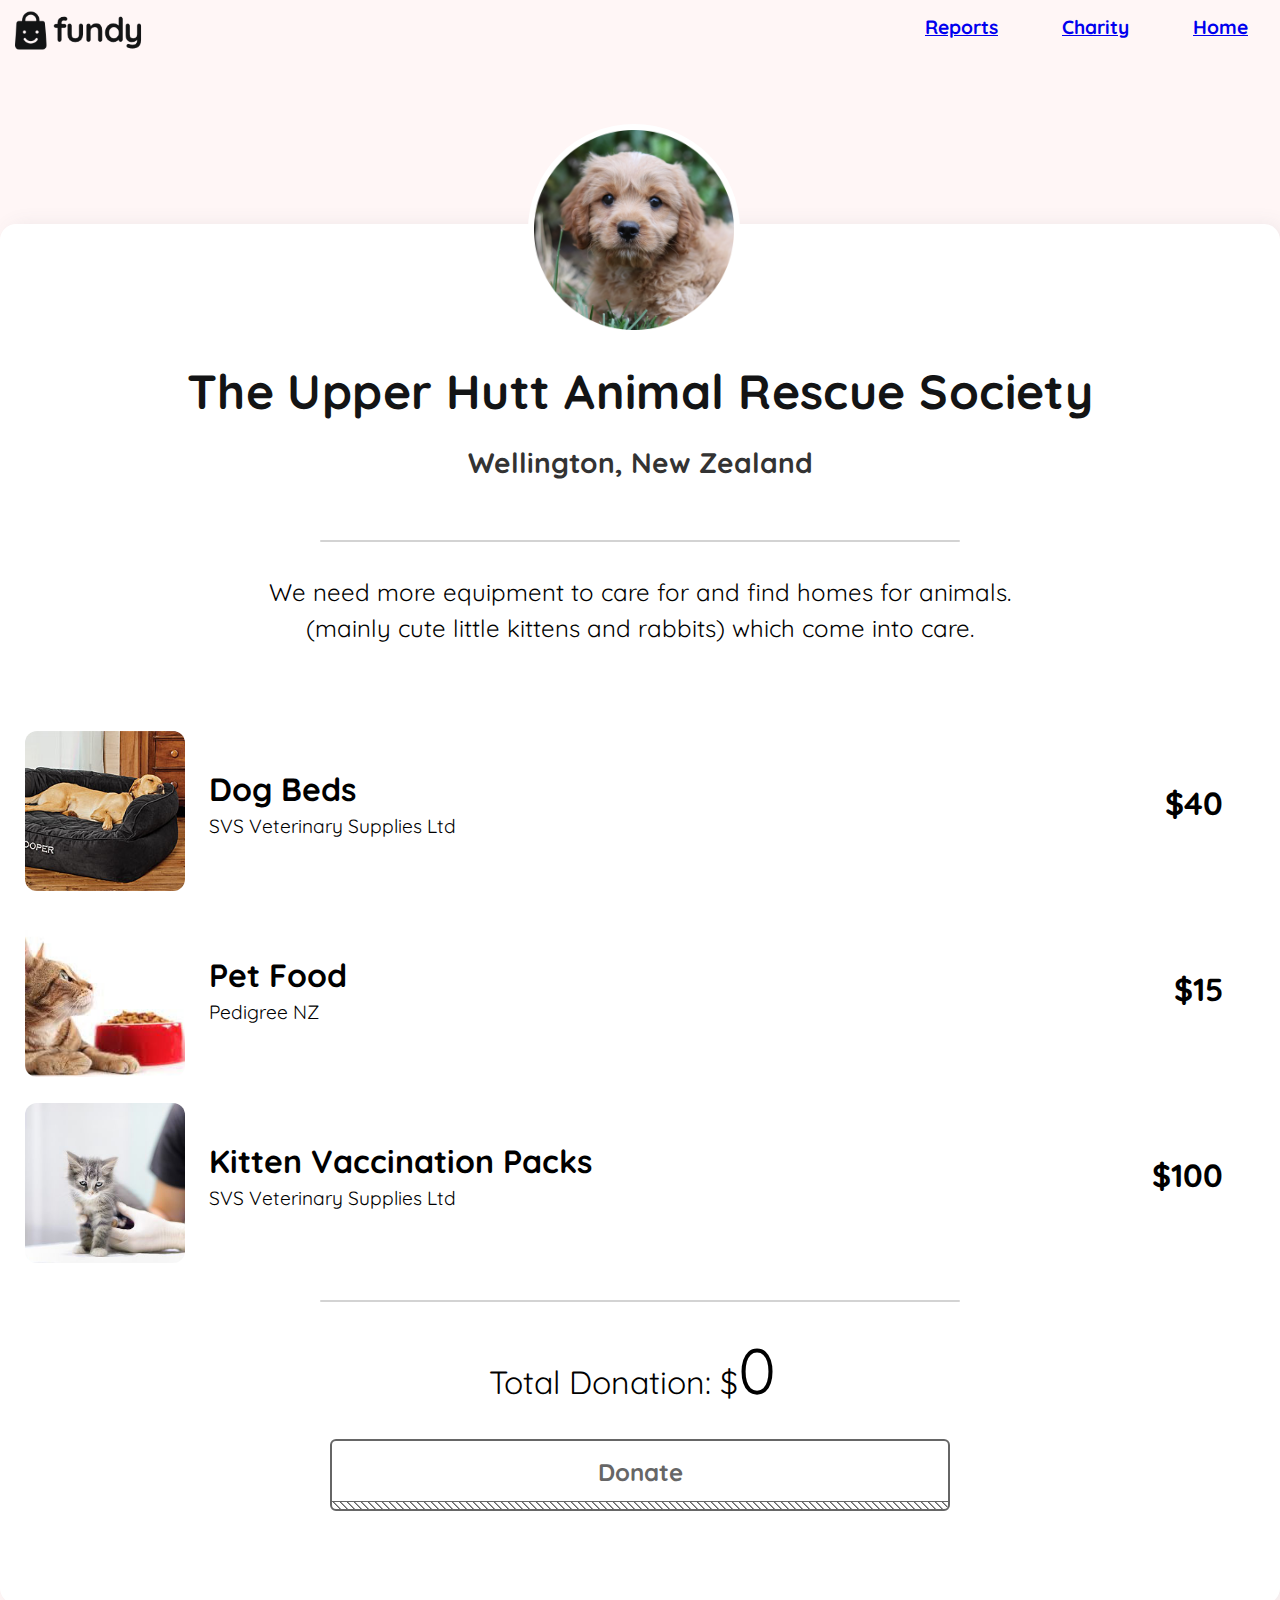
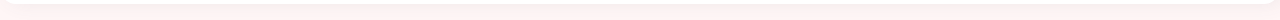
==== charity-1.html @ d59f6bf2 "cool changes" ====
<!doctype html>
<html lang="en-us">

<head>
    <meta charset="utf-8">
    <title></title>
    <meta name="description" content="">
    <meta name="viewport" content="width=device-width, initial-scale=1">
    <link rel="stylesheet" href="../assets/css/normalize.css">

    <script src="../assets/js/uikit.min.js"></script>
    <script src="../assets/js/uikit-icons.min.js"></script>
    <script src="../assets/js/main.js"></script>
    <script src="https://code.jquery.com/jquery-3.4.1.min.js"></script>
    <link href="https://fonts.googleapis.com/css?family=Quicksand:300,400,500,600,700&display=swap" rel="stylesheet">
    <link rel="stylesheet" href="../assets/css/main.css">
    <link rel="stylesheet" href="../assets/css/charity.css">

    <meta name="theme-color" content="#fafafa">
</head>

<body>
  <!--[if IE]>
  <p class="browserupgrade">You are using an <strong>outdated</strong> browser. Please <a href="https://browsehappy.com/">upgrade your browser</a> to improve your experience and security.</p>
<![endif]-->

  <!-- Add your site or application content here -->
  <header>
      <img class='Logo' src='assets/img/logo.png'></img>
      <a href="header.html" class='MenuItem LastItem'>Home</a>
      <a href="charity-1.html" class='MenuItem'>Charity</a>
      <a href="template.html" class='MenuItem'>Reports</a>
  </header>

  <div class='Container'>

    <div class="mainShape">

      <div class="subShape">
      </div>
      <div class="mask">
        <img src="../assets/img/dog1.png" width="200" />
      </div>

      <div class="charity">

  
          <h4 class="charity-title">The Upper Hutt Animal Rescue Society</h3>


        <div class="charity-location">
          <h3>Wellington, New Zealand</h3>
        </div>
        <div class="divider"> </div>
          <div class="charity-summary">
              <p class="Charity-Paragraph">We need more equipment to care for and find homes for animals. (mainly cute little kittens and rabbits) which come into care.</p>
          </div>
  



        <div class="ProductContainer" id="1" data-price="40">
            <div class="ProductImageContainer">
              <img class="ProductImage" src="../assets/img/bed1.jpg"></img>
            </div>
            <div class="ProductContentContainer">
              <h3 class='TitleContainer'>Dog Beds</h3>
              <p class='SubtitleContainer'>SVS Veterinary Supplies Ltd
                </p>
            </div>
            <div class="ProductPriceContainer">
              <h3 class="PriceContainer">$40</h3>
              <span class="ProductSelected" style="display: none">selected</span>
            </div>
            
      
          </div>
      
          <div class="ProductContainer" id="2" data-price="15">
            <div class="ProductImageContainer">
              <img class="ProductImage" src="../assets/img/food1.jpeg"></img>
            </div>
            <div class="ProductContentContainer">
              <h3 class='TitleContainer'>Pet Food</h3>
              <p class='SubtitleContainer'>Pedigree NZ</p>
            </div>
            <div class="ProductPriceContainer">
              <h3 class="PriceContainer">$15</h3>
              <span class="ProductSelected" style="display: none">selected</span>
            </div>
      
          </div>
          <div class="ProductContainer" id="3" data-price="100">
            <div class="ProductImageContainer">
              <img class="ProductImage" src="../assets/img/kitten1.jpg"></img>
            </div>
            <div class="ProductContentContainer">
              <h3 class='TitleContainer'>Kitten Vaccination Packs</h3>
              <p class='SubtitleContainer'>SVS Veterinary Supplies Ltd</p>
            </div>
            <div class="ProductPriceContainer">
              <h3 class="PriceContainer">$100</h3>
              <span class="ProductSelected" style="display: none">selected</span>
            </div>
      
          </div>
          <div class="divider"> </div>

            <div class="MoneyContainer">
                  <p class="money">Total Donation: $</p><span id="totalizer" data-comment="ONLY NUMBER OR EMPTY">0</span>
            </div>

      <script>
      
      $('#1').click({totalizerElement: $("#totalizer")}, fundy.toggleSelectedItem);
      $('#2').click({totalizerElement: $("#totalizer")}, fundy.toggleSelectedItem);
      $('#3').click({totalizerElement: $("#totalizer")}, fundy.toggleSelectedItem);
      
      </script>


        <div class="charity-donation clearfix">
            <button class="btn btn--stripe btn--large">Donate</button>
            <div>

            </div>
            <div>

            </div>
        </div>

      </div>

    </div>
    
  </div>


  <div><p></p></div>
</body>

</html>
---- assets/css/main.css ----
/*
Main Page Skeleton
*/


html {
    font-family: 'Quicksand', sans-serif !important;
    background-color: #FFF6F6;
}

.Container {
    width: 80rem;
    margin: 0 auto;
}


/*
Header
*/

header {
    height: 4rem;
    width: 100%;
}

.Logo {
    float: left;
    margin: 0.5rem 0 0 0.5rem;
    height: 70%;
}

.MenuItem {
    float:right;
    display: block;
    margin-right: 4rem;
    margin-top: 1rem;
    font-weight: bold;
    font-size: 1.2rem;
}
.LastItem {
    margin-right: 2rem;
}
/*
Hero Component
*/

.HeroContainer {
    margin: 5rem 0 2rem 0;
    width: 80rem;
    height: 35rem;
    background: #FFDBDB;
    border-radius: 24px;
    display: grid;
    grid-template-columns: 1fr 1fr;
}

.HeroH1 {

    font-size: 96px;
    color: #131415;
    letter-spacing: -2.36px;
    margin: 4rem 0 1rem 0;
    font-weight: 700;
}

.HeroP {
    margin-top: 0rem;

    font-size: 32px;
    color: #131415;
    letter-spacing: 0.21px;
    line-height: 40px;
}

.HeroContent {
    padding: 0rem 0 0 5rem;
    padding-top: 2rem;
}

.HeroImage {
    width: 100%;
    float: right;
    padding-right: 2rem;
    padding-top: 5rem;
    object-position: center;
    object-fit: center;
}

.HeroLink {
    color: green;
    font-weight: bold;
    font-size: 32px;
}

/*
Grid List Component
*/

.CardGrid {
    display: grid;
    grid-template-columns: 1fr 1fr 1fr;
    gap: 2rem;
    margin-bottom: 5rem;
}

.CardStyle {
 border-radius: 12px;
}

.CardImage {
    border-radius: 12px 12px 0 0;
    object-position: center;
}

.CardTitle {
    font-family: 'Quicksand', sans-serif !important;
    font-weight: bold;
    font-size: 2rem;
}

.CardSubtitle {
    font-size: 1.4rem;
}

/*
Search Component
*/
.SearchContainer {
    margin-top: 2rem;
    margin-bottom: 2rem;
    height: 5rem;
    width: 78rem;
    background-color: white;
    box-shadow: 2px 2px 24px 0 rgba(166,166,166,0.50);
    border-radius: 24px;
    padding: 1rem;
}

/*
Profile Component
*/

.mainShape {
    margin-top: 10rem;
    position: relative;
    box-shadow: 6px 0 21px -3px rgba(86,93,111,0.12);
    border-radius: 16px;
    background: white;
    width: 80rem;
    height: 1200px;
  }



  .mask {
    position: absolute;
    top:-100px;
    right: calc(50% - 100px);
    width:200px;
    height:200px;
    border-radius: 50% 50% 0 0;
    background-color:white;
  }


.ProductContainer {
    position: relative;
    height: 10rem;
    margin: 1rem 0;
    border-radius: 12px;
    border: 5px solid transparent;
}

.ProductContainer.selected {
    border: 5px solid pink;
    background-color: #FFF4F4;
}

.ProductContainer:Hover {
    border: 5px solid pink;
}

.ProductImageContainer {
    position: absolute;
    margin: 0;
    width: 10rem;
    height: 10rem;
    overflow: hidden;
    border-radius: 12px;
    border: none;
}
.ProductImage {
    height: 100%;
    object-fit: cover;
    object-position: center;
}

.ProductContentContainer {
    text-align: left;
    position: absolute;
    left:10rem;
    width: 60rem;
    height: 10rem;

}

.ProductPriceContainer {

}

.ProductSelected {
    font-weight: bold;
    font-size: 18px;
    color: pink;
}

.PriceContainer {
    font-size: 2rem;
    font-weight: bold;
    margin-top: 3.4rem;
    margin-right: 2rem;
}

  .TitleContainer {
      margin-top: 2.5rem;
      margin-left: 1.5rem;
      margin-bottom: 0;
    font-size: 2rem;
    font-weight: bold;
  }
  .SubtitleContainer{
      font-size: 1.2rem;
      margin-left: 1.5rem;
      margin-top: 0.5rem;
  }

.BuyItemImage {
    float: left;
}

  .BuyItemContainer {
      width: 960px;
      float: left;
      height: 10rem;
         margin: 1rem 0 0 2rem;
  }

  .PriceContainer {
      float: right;
  }


.ReportingHeader {
    margin: 2rem 0;
    height: 14rem;
    font-size: 2.5rem;
}
---- assets/css/charity.css ----
/* 
Charity Detail Page
*/

.dogBG {

    height: 20vh;
    position: absolute;
    z-index: 1;
    left: 0;
    top: 0;
    filter: blur(0.2rem);
}

.mainShape {
    position: absolute;
    z-index: 2;
    margin-top: 10rem;
    position: relative;
    box-shadow: 6px 0 21px -3px rgba(86, 93, 111, 0.12);
    border-radius: 16px;
    background: white;
    width: 80rem;
    height: 1380px;
}

.mask {
    position: absolute;
    top: -100px;
    right: calc(50% - 100px);
    width: 200px;
    height: 200px;
    border-radius: 50% 50% 0 0;
    background-color: white;
    align-content: center;
    padding: 6px;
}

.divider {
    height: 2px;
    background-color: lightgray;
    border-radius: 16px;
    width: 40rem;
    margin: 2rem auto ;
    align-content: center;

}

.charity {
    text-align: center;
    margin: 20px;
}

.Charity-Paragraph {
    text-align: center;
    align-content: center;
    margin: 0 auto;
    font-size: 1.5rem;
    line-height: 1.5;
    width: 50rem;
    margin-bottom: 4rem;
   
}

.charity-title {
    padding-top: 140px;
    margin-bottom: 0;
    align-content: center;
    font-weight: bold;
    font-size: 48px;
    color: #131415;
    letter-spacing: 0.43px;
    text-align: center;
}

.charity-location {
    align-content: center;
    font-size: 1.5rem;
    color: #333333;
}

.charity-summary {
    text-align: center;
    align-content: center;
    margin: 1rem auto;
    font-size: 1.2rem;
    width: 50rem;
}

.clearfix:after {
    content: " ";
    /* Older browser do not support empty content */
    visibility: hidden;
    display: block;
    height: 0;
    clear: both;
}
.MoneyContainer {
    margin: 2rem auto 0 0;
 
}


#totalizer {
    font-size: 4rem;
    display: inline;
    margin-right: 1rem;
}

.money {
    display: inline;
    font-size: 2rem;
}


@-webkit-keyframes stripe-slide {
    0% {
      background-position: 0% 0;
    }
    100% {
      background-position: 100% 0;
    }
  }
  @keyframes stripe-slide {
    0% {
      background-position: 0% 0;
    }
    100% {
      background-position: 100% 0;
    }
  }

  
  .btn {
    overflow: visible;
    margin: 2rem auto 4rem auto;;
    padding: 0;
    border: 0;
    background: transparent;
    font: inherit;
    line-height: normal;
    cursor: pointer;
    -moz-user-select: text;
    display: block;
    text-decoration: none;
    font-size: 1.5rem;
    font-weight: bold;
    padding: 16px 36px 22px;
    background-color: #fff;
    color: #666;
    border: 2px solid #666;
    border-radius: 6px;
    margin-bottom: 16px;
    transition: all .5s ease;
  }
  .btn:-moz-focus-inner {
    padding: 0;
    border: 0;
  }
  .btn--stripe {
    overflow: hidden;
    position: relative;
  }
  .btn--stripe:after {
    content: '';
    display: block;
    height: 7px;
    width: 100%;
    background-image: repeating-linear-gradient(45deg, #666, #666 1px, transparent 2px, transparent 5px);
    -webkit-backface-visibility: hidden;
    backface-visibility: hidden;
    border-top: 1px solid #666;
    position: absolute;
    left: 0;
    bottom: 0;
    background-size: 7px 7px;
  }
  .btn--stripe:hover {
    background-color: #666;
    color: #fff;
    border-color: #000;
  }
  .btn--stripe:hover:after {
    background-image: repeating-linear-gradient(45deg, #fff, #fff 1px, transparent 2px, transparent 5px);
    border-top: 1px solid #000;
    -webkit-animation: stripe-slide 12s infinite linear forwards;
            animation: stripe-slide 12s infinite linear forwards;
  }
  .btn--large {
    width: 50%;
  }
  .btn--radius {
    border-radius: 36px;
  }
  
  .BIReport {
      margin: 0 auto;
    
  }
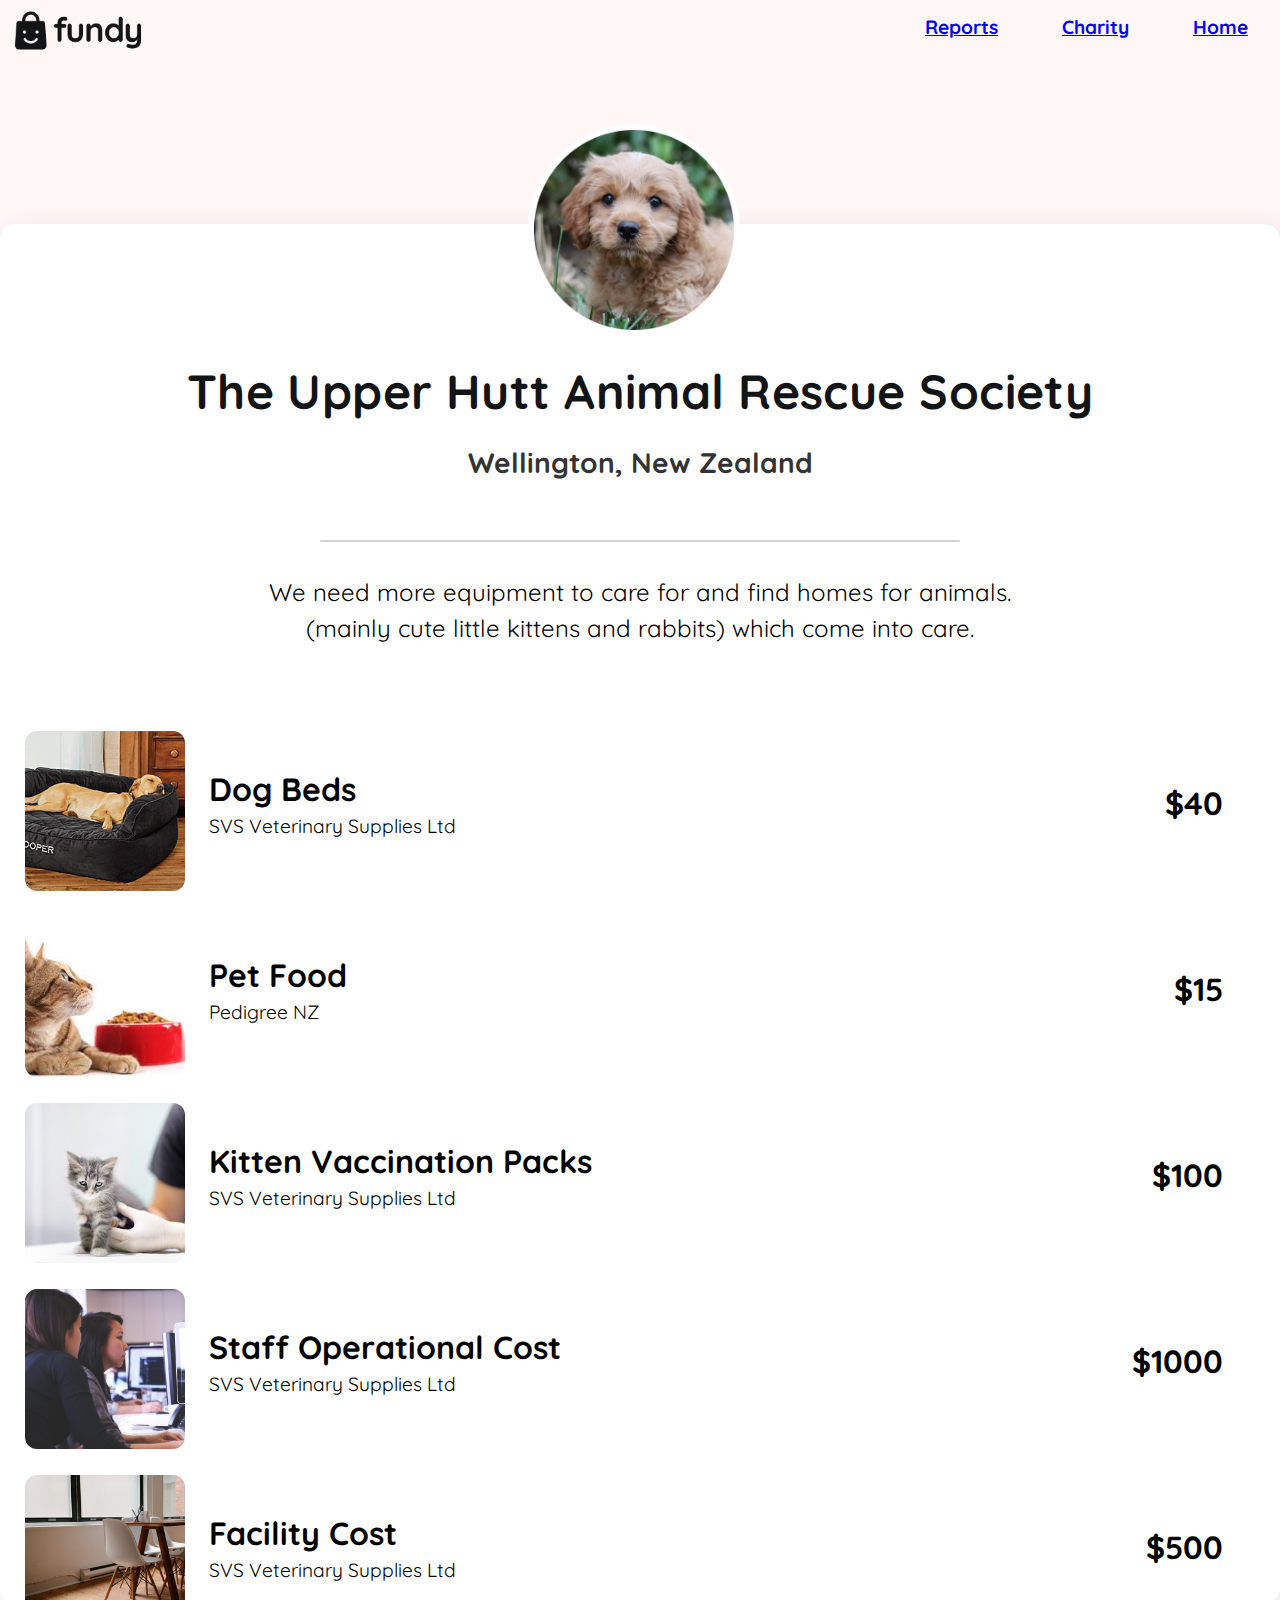
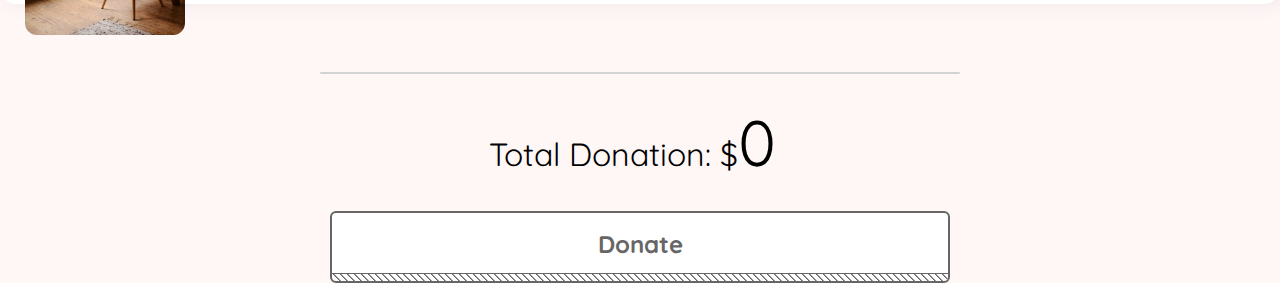
==== commit cc35fca4: "Merge branch 'master' into extra-modal" ====
--- a/charity-1.html
+++ b/charity-1.html
@@ -55,15 +55,13 @@
           <div class="charity-summary">
               <p class="Charity-Paragraph">We need more equipment to care for and find homes for animals. (mainly cute little kittens and rabbits) which come into care.</p>
           </div>
-  
 
 
-
-        <div class="ProductContainer" id="1" data-price="40">
+        <div class="ProductContainer" id="1" data-price="40" >
             <div class="ProductImageContainer">
               <img class="ProductImage" src="../assets/img/bed1.jpg"></img>
             </div>
-            <div class="ProductContentContainer">
+            <div class="ProductContentContainer" >
               <h3 class='TitleContainer'>Dog Beds</h3>
               <p class='SubtitleContainer'>SVS Veterinary Supplies Ltd
                 </p>
@@ -71,11 +69,9 @@
             <div class="ProductPriceContainer">
               <h3 class="PriceContainer">$40</h3>
               <span class="ProductSelected" style="display: none">selected</span>
-            </div>
-            
-      
+            </div>      
           </div>
-      
+
           <div class="ProductContainer" id="2" data-price="15">
             <div class="ProductImageContainer">
               <img class="ProductImage" src="../assets/img/food1.jpeg"></img>
@@ -88,7 +84,6 @@
               <h3 class="PriceContainer">$15</h3>
               <span class="ProductSelected" style="display: none">selected</span>
             </div>
-      
           </div>
           <div class="ProductContainer" id="3" data-price="100">
             <div class="ProductImageContainer">
@@ -102,8 +97,34 @@
               <h3 class="PriceContainer">$100</h3>
               <span class="ProductSelected" style="display: none">selected</span>
             </div>
-      
           </div>
+
+          <div class="ProductContainer" id="4" data-price="1000">
+              <div class="ProductImageContainer">
+                <img class="ProductImage" src="../assets/img/staff.jpg"></img>
+              </div>
+              <div class="ProductContentContainer">
+                <h3 class='TitleContainer'>Staff Operational Cost</h3>
+                <p class='SubtitleContainer'>SVS Veterinary Supplies Ltd</p>
+              </div>
+              <div class="ProductPriceContainer">
+                <h3 class="PriceContainer">$1000</h3>
+                <span class="ProductSelected" style="display: none">selected</span>
+              </div>
+            </div>
+              <div class="ProductContainer" id="5" data-price="500">
+                <div class="ProductImageContainer">
+                  <img class="ProductImage" src="../assets/img/facility.jpg"></img>
+                </div>
+                <div class="ProductContentContainer">
+                  <h3 class='TitleContainer'>Facility Cost</h3>
+                  <p class='SubtitleContainer'>SVS Veterinary Supplies Ltd</p>
+                </div>
+                <div class="ProductPriceContainer">
+                  <h3 class="PriceContainer">$500</h3>
+                  <span class="ProductSelected" style="display: none">selected</span>
+                </div>
+              </div>
           <div class="divider"> </div>
 
             <div class="MoneyContainer">
@@ -115,6 +136,8 @@
       $('#1').click({totalizerElement: $("#totalizer")}, fundy.toggleSelectedItem);
       $('#2').click({totalizerElement: $("#totalizer")}, fundy.toggleSelectedItem);
       $('#3').click({totalizerElement: $("#totalizer")}, fundy.toggleSelectedItem);
+      $('#4').click({totalizerElement: $("#totalizer")}, fundy.toggleSelectedItem);
+      $('#5').click({totalizerElement: $("#totalizer")}, fundy.toggleSelectedItem);
       
       </script>
 
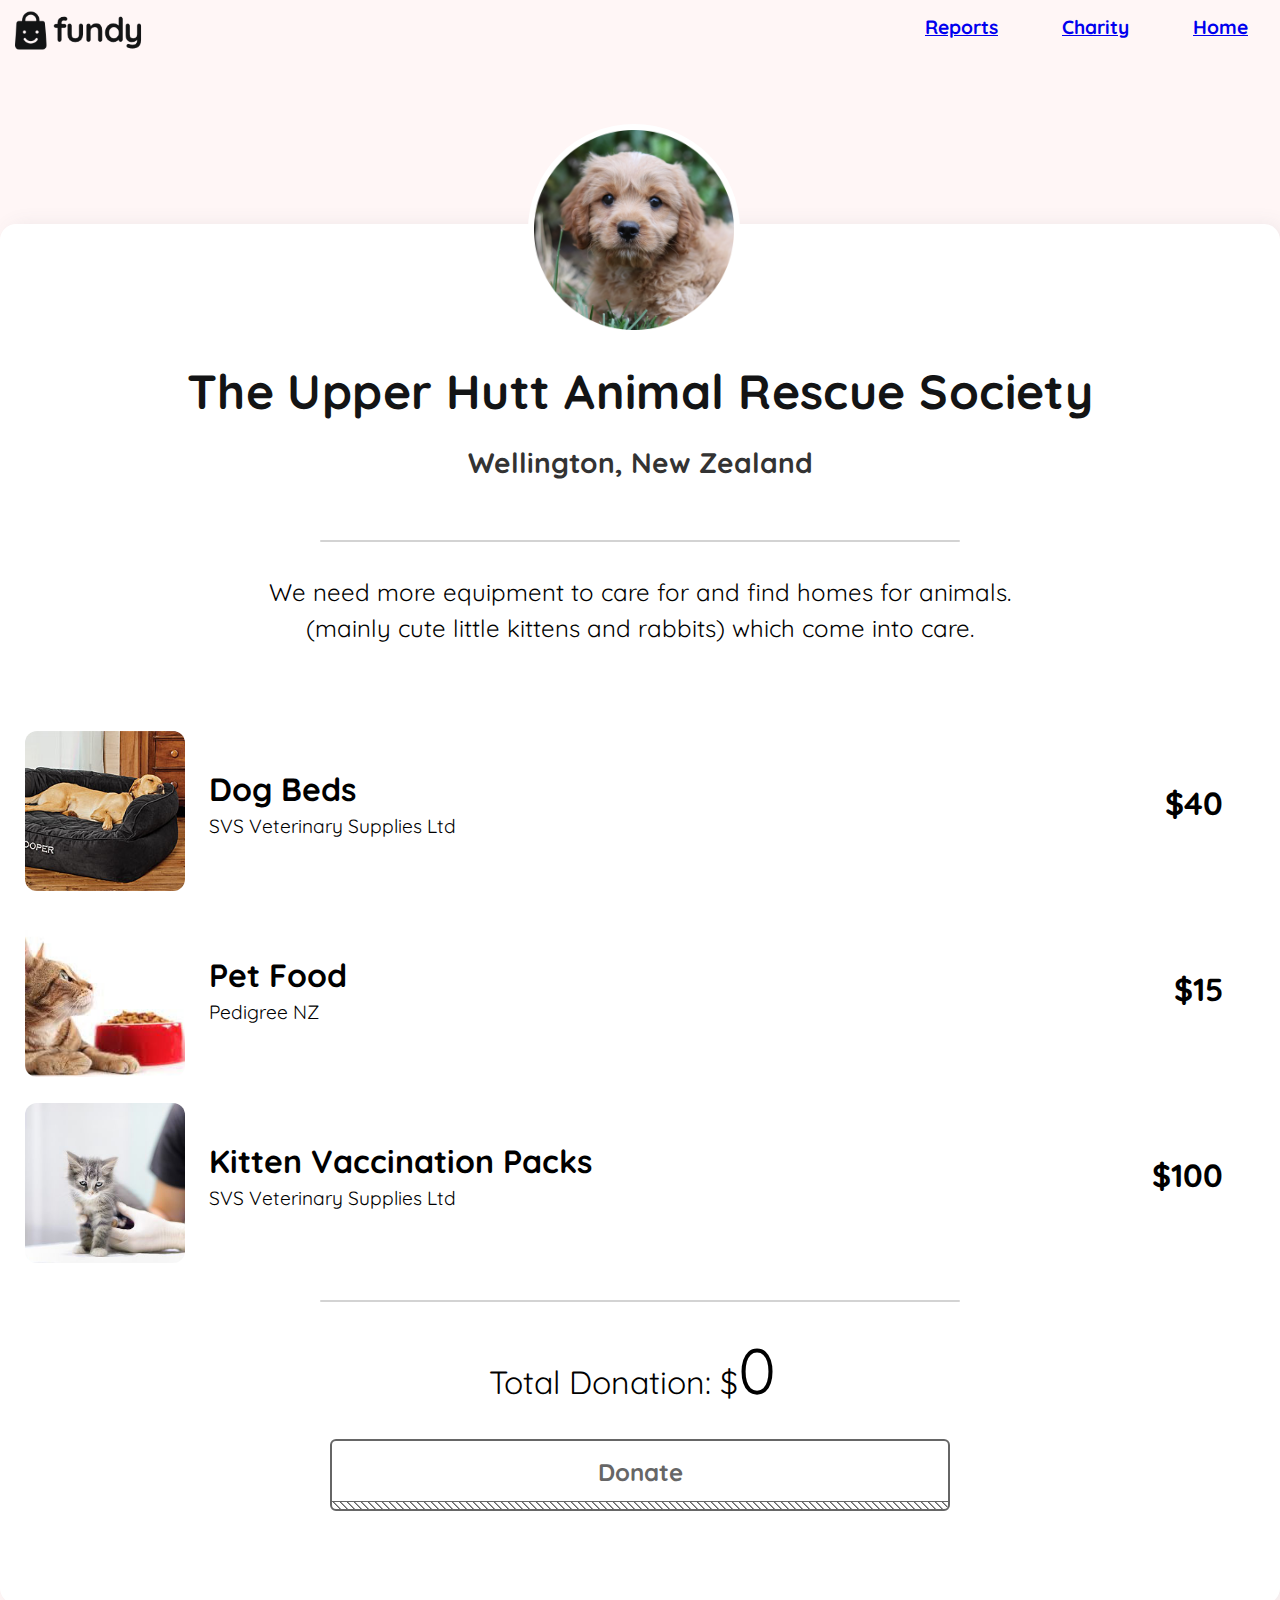
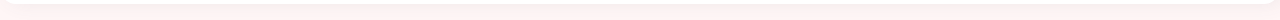
==== commit 07cce178: "cleanup" ====
--- a/charity-1.html
+++ b/charity-1.html
@@ -99,32 +99,8 @@
             </div>
           </div>
 
-          <div class="ProductContainer" id="4" data-price="1000">
-              <div class="ProductImageContainer">
-                <img class="ProductImage" src="../assets/img/staff.jpg"></img>
-              </div>
-              <div class="ProductContentContainer">
-                <h3 class='TitleContainer'>Staff Operational Cost</h3>
-                <p class='SubtitleContainer'>SVS Veterinary Supplies Ltd</p>
-              </div>
-              <div class="ProductPriceContainer">
-                <h3 class="PriceContainer">$1000</h3>
-                <span class="ProductSelected" style="display: none">selected</span>
-              </div>
-            </div>
-              <div class="ProductContainer" id="5" data-price="500">
-                <div class="ProductImageContainer">
-                  <img class="ProductImage" src="../assets/img/facility.jpg"></img>
-                </div>
-                <div class="ProductContentContainer">
-                  <h3 class='TitleContainer'>Facility Cost</h3>
-                  <p class='SubtitleContainer'>SVS Veterinary Supplies Ltd</p>
-                </div>
-                <div class="ProductPriceContainer">
-                  <h3 class="PriceContainer">$500</h3>
-                  <span class="ProductSelected" style="display: none">selected</span>
-                </div>
-              </div>
+
+           
           <div class="divider"> </div>
 
             <div class="MoneyContainer">
--- a/assets/css/charity.css
+++ b/assets/css/charity.css
@@ -1,4 +1,4 @@
-/* 
+/*
 Charity Detail Page
 */
 
@@ -59,7 +59,7 @@
     line-height: 1.5;
     width: 50rem;
     margin-bottom: 4rem;
-   
+
 }
 
 .charity-title {
@@ -97,7 +97,7 @@
 }
 .MoneyContainer {
     margin: 2rem auto 0 0;
- 
+
 }
 
 
@@ -130,7 +130,7 @@
     }
   }
 
-  
+
   .btn {
     overflow: visible;
     margin: 2rem auto 4rem auto;;
@@ -192,9 +192,14 @@
   .btn--radius {
     border-radius: 36px;
   }
-  
+
   .BIReport {
       margin: 0 auto;
-    
-  }
-  +  }
+
+  .NZMap {
+      margin: 0 auto;
+      border-radius: 25px;
+      border: solid 5px #ffaaaa;
+      box-shadow: 5px 10px 24px rgba(255,170,170, 0.4);
+  }
